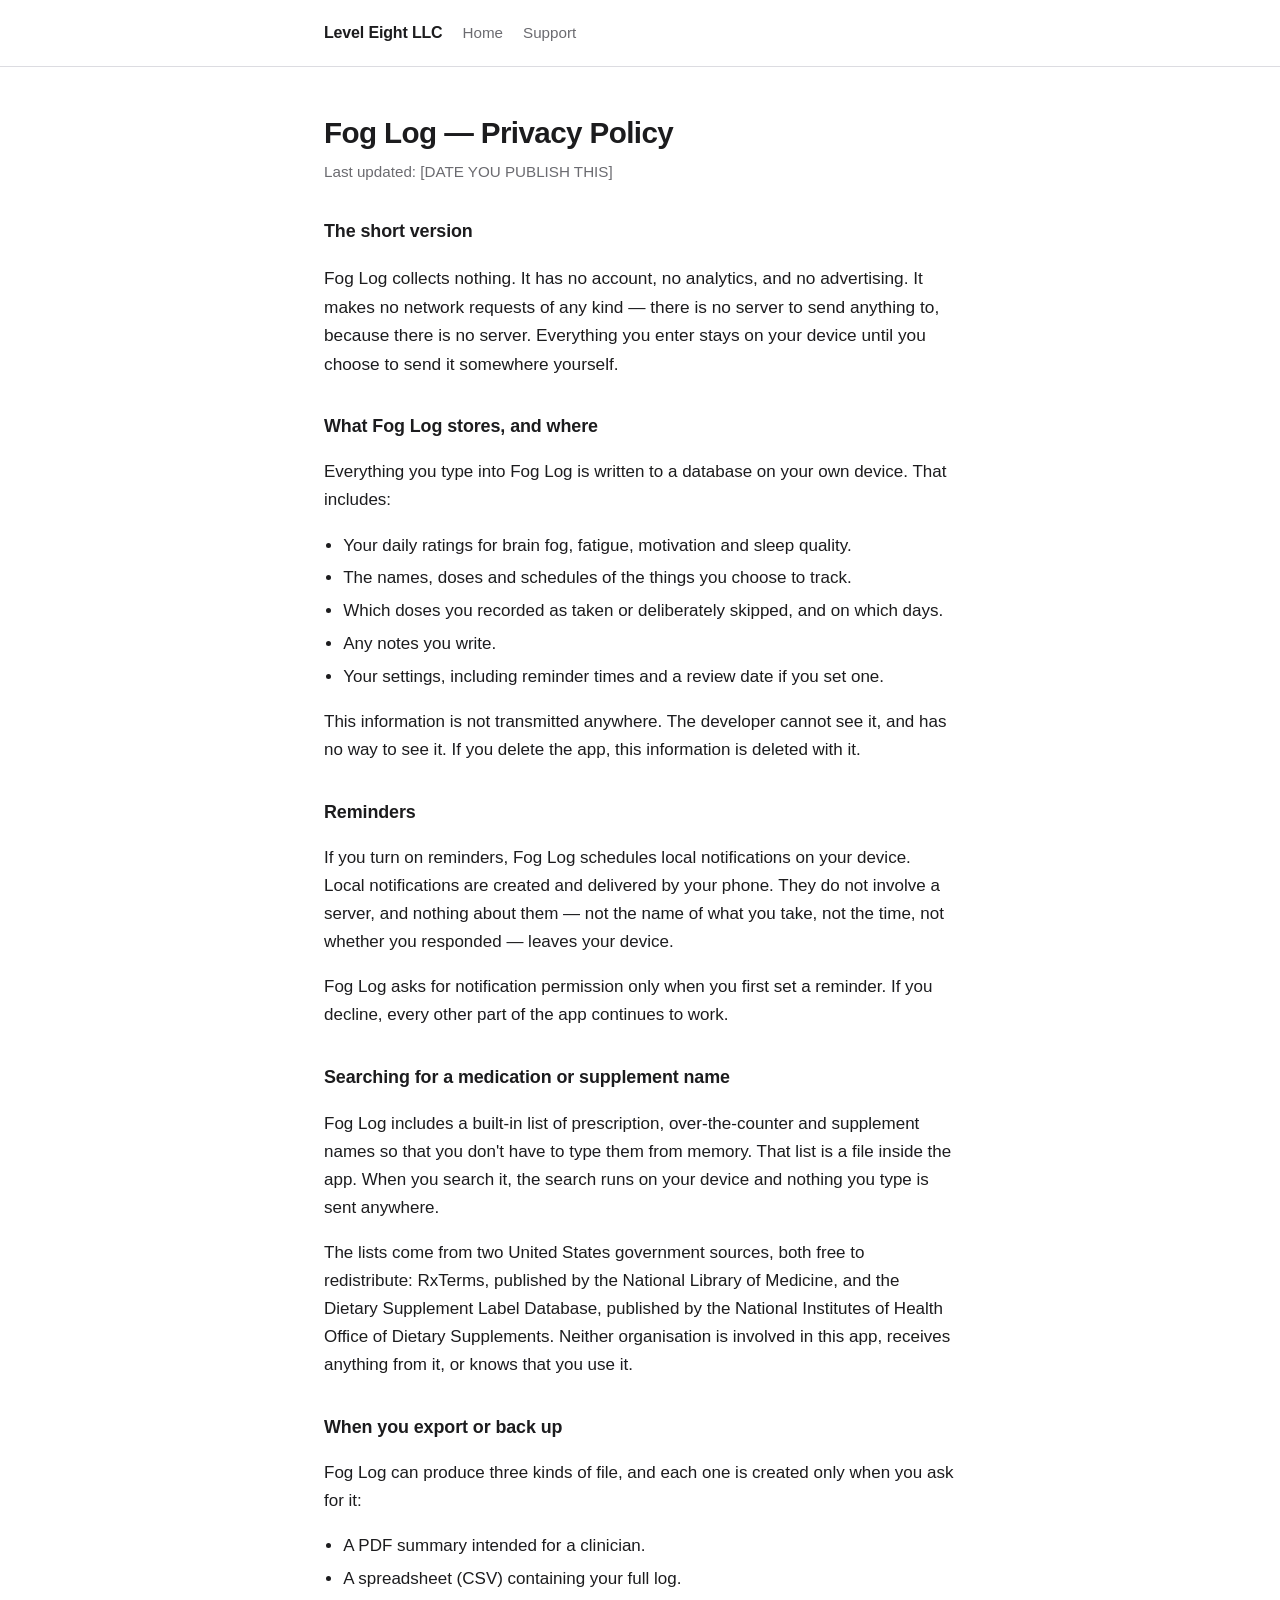
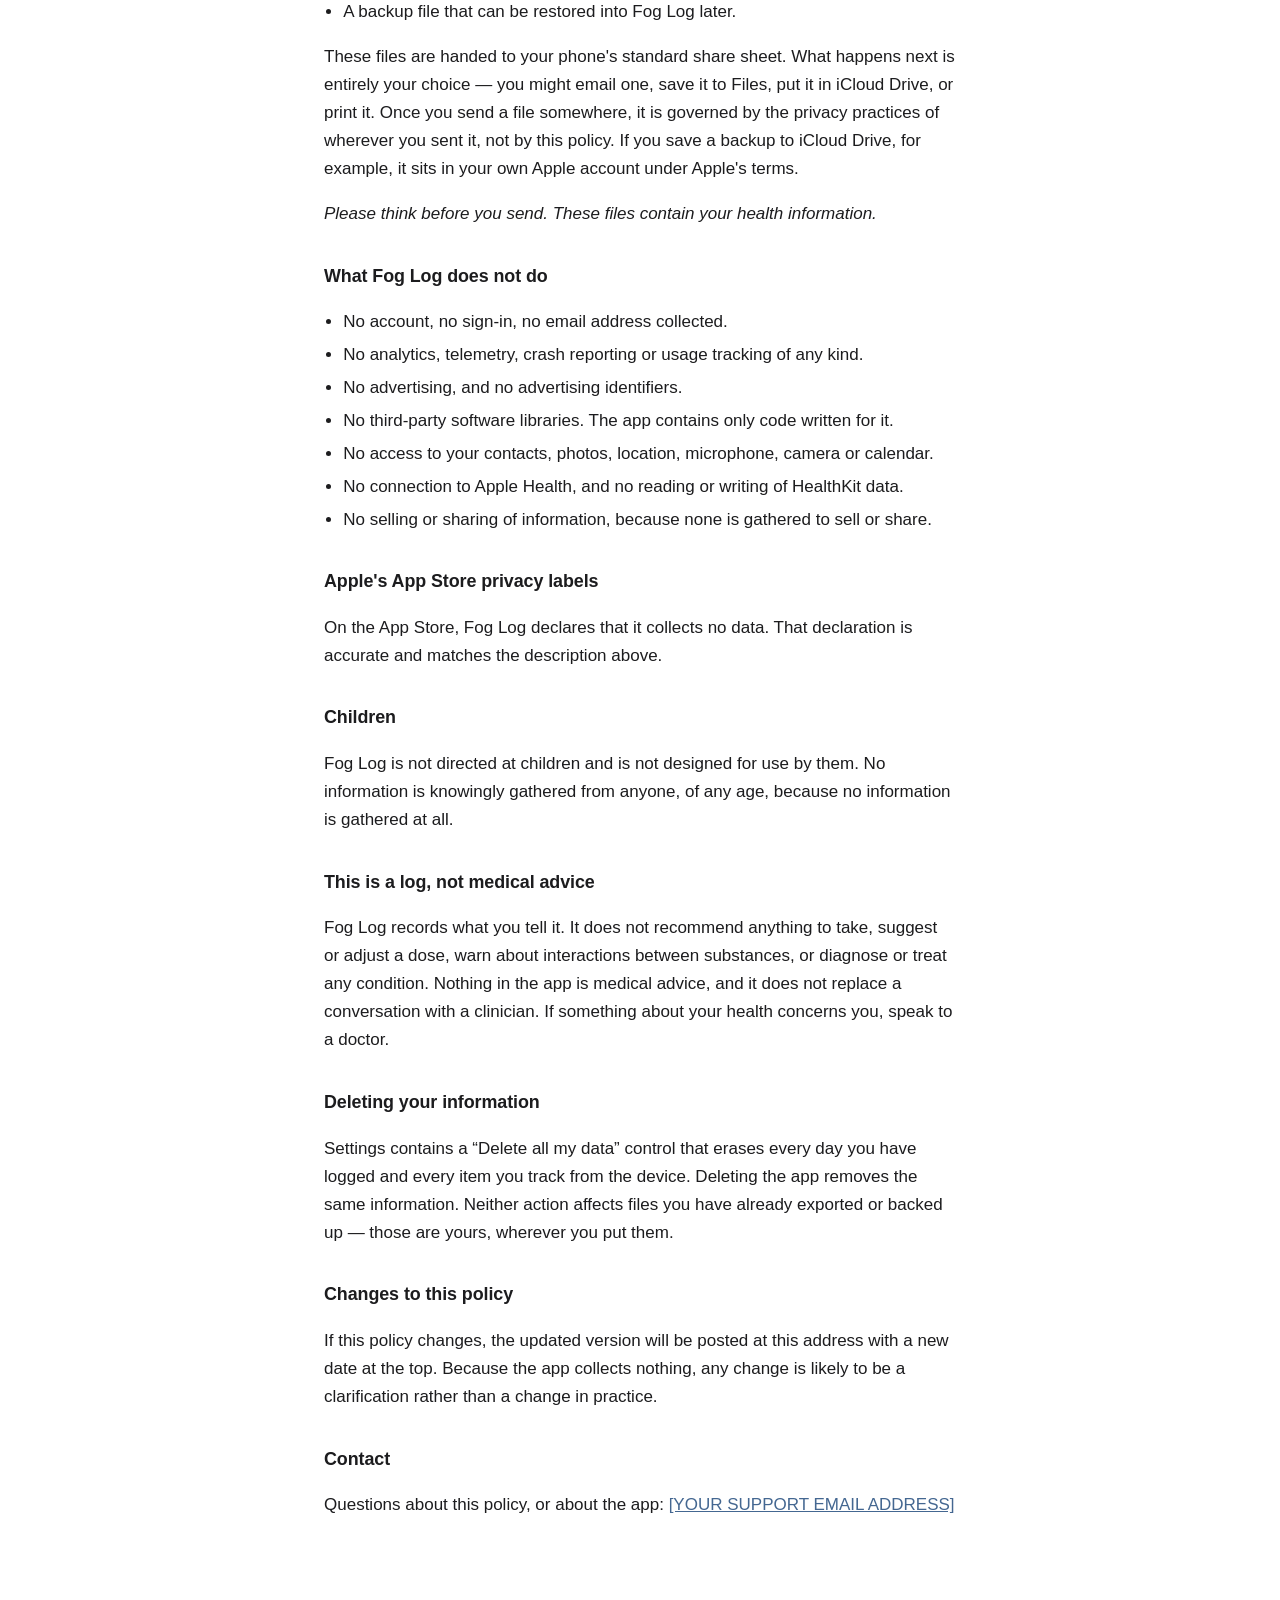
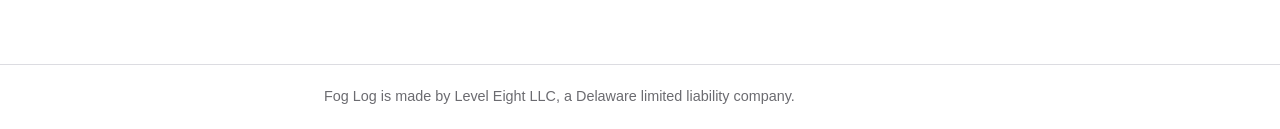
==== privacy.html @ 0fad3fd9 "Level Eight LLC website: home, support, and the Fog Log privacy policy" ====
<!doctype html>
<html lang="en">
<head>
<meta charset="utf-8">
<meta name="viewport" content="width=device-width, initial-scale=1">
<title>Fog Log — Privacy Policy</title>
<link rel="stylesheet" href="_shared.css">
</head>
<body>
<header class="site"><div class="wrap">
  <span class="brand">Level Eight LLC</span>
  <a href="/">Home</a>
  <a href="/support.html">Support</a>
</div></header>

<div class="wrap">
<h1>Fog Log — Privacy Policy</h1>
<p class="updated">Last updated: [DATE YOU PUBLISH THIS]</p>

<h2>The short version</h2>
<p class="lede">Fog Log collects nothing. It has no account, no analytics, and no advertising. It makes no network requests of any kind — there is no server to send anything to, because there is no server. Everything you enter stays on your device until you choose to send it somewhere yourself.</p>

<h2>What Fog Log stores, and where</h2>
<p>Everything you type into Fog Log is written to a database on your own device. That includes:</p>
<ul>
  <li>Your daily ratings for brain fog, fatigue, motivation and sleep quality.</li>
  <li>The names, doses and schedules of the things you choose to track.</li>
  <li>Which doses you recorded as taken or deliberately skipped, and on which days.</li>
  <li>Any notes you write.</li>
  <li>Your settings, including reminder times and a review date if you set one.</li>
</ul>
<p>This information is not transmitted anywhere. The developer cannot see it, and has no way to see it. If you delete the app, this information is deleted with it.</p>

<h2>Reminders</h2>
<p>If you turn on reminders, Fog Log schedules local notifications on your device. Local notifications are created and delivered by your phone. They do not involve a server, and nothing about them — not the name of what you take, not the time, not whether you responded — leaves your device.</p>
<p>Fog Log asks for notification permission only when you first set a reminder. If you decline, every other part of the app continues to work.</p>

<h2>Searching for a medication or supplement name</h2>
<p>Fog Log includes a built-in list of prescription, over-the-counter and supplement names so that you don't have to type them from memory. That list is a file inside the app. When you search it, the search runs on your device and nothing you type is sent anywhere.</p>
<p>The lists come from two United States government sources, both free to redistribute: RxTerms, published by the National Library of Medicine, and the Dietary Supplement Label Database, published by the National Institutes of Health Office of Dietary Supplements. Neither organisation is involved in this app, receives anything from it, or knows that you use it.</p>

<h2>When you export or back up</h2>
<p>Fog Log can produce three kinds of file, and each one is created only when you ask for it:</p>
<ul>
  <li>A PDF summary intended for a clinician.</li>
  <li>A spreadsheet (CSV) containing your full log.</li>
  <li>A backup file that can be restored into Fog Log later.</li>
</ul>
<p>These files are handed to your phone's standard share sheet. What happens next is entirely your choice — you might email one, save it to Files, put it in iCloud Drive, or print it. Once you send a file somewhere, it is governed by the privacy practices of wherever you sent it, not by this policy. If you save a backup to iCloud Drive, for example, it sits in your own Apple account under Apple's terms.</p>
<p><em>Please think before you send. These files contain your health information.</em></p>

<h2>What Fog Log does not do</h2>
<ul>
  <li>No account, no sign-in, no email address collected.</li>
  <li>No analytics, telemetry, crash reporting or usage tracking of any kind.</li>
  <li>No advertising, and no advertising identifiers.</li>
  <li>No third-party software libraries. The app contains only code written for it.</li>
  <li>No access to your contacts, photos, location, microphone, camera or calendar.</li>
  <li>No connection to Apple Health, and no reading or writing of HealthKit data.</li>
  <li>No selling or sharing of information, because none is gathered to sell or share.</li>
</ul>

<h2>Apple's App Store privacy labels</h2>
<p>On the App Store, Fog Log declares that it collects no data. That declaration is accurate and matches the description above.</p>

<h2>Children</h2>
<p>Fog Log is not directed at children and is not designed for use by them. No information is knowingly gathered from anyone, of any age, because no information is gathered at all.</p>

<h2>This is a log, not medical advice</h2>
<p>Fog Log records what you tell it. It does not recommend anything to take, suggest or adjust a dose, warn about interactions between substances, or diagnose or treat any condition. Nothing in the app is medical advice, and it does not replace a conversation with a clinician. If something about your health concerns you, speak to a doctor.</p>

<h2>Deleting your information</h2>
<p>Settings contains a “Delete all my data” control that erases every day you have logged and every item you track from the device. Deleting the app removes the same information. Neither action affects files you have already exported or backed up — those are yours, wherever you put them.</p>

<h2>Changes to this policy</h2>
<p>If this policy changes, the updated version will be posted at this address with a new date at the top. Because the app collects nothing, any change is likely to be a clarification rather than a change in practice.</p>

<h2>Contact</h2>
<p>Questions about this policy, or about the app: <a href="mailto:[YOUR SUPPORT EMAIL ADDRESS]">[YOUR SUPPORT EMAIL ADDRESS]</a></p>

</div>
<footer class="site"><div class="wrap">Fog Log is made by Level Eight LLC, a Delaware limited liability company.</div></footer>

</body>
</html>
---- _shared.css ----
:root {
  --ink: #1c1c1e; --muted: #6b6b70; --line: #dcdce1;
  --accent: #446791; --bg: #ffffff; --panel: #f7f7f9;
  color-scheme: light dark;
}
@media (prefers-color-scheme: dark) {
  :root { --ink:#e8e8ec; --muted:#9a9aa2; --line:#2c2c33; --accent:#85a5c7; --bg:#131318; --panel:#1a1a20; }
}
* { box-sizing: border-box; }
body {
  margin: 0; background: var(--bg); color: var(--ink);
  font: 17px/1.65 -apple-system, BlinkMacSystemFont, "Segoe UI", Roboto, Helvetica, Arial, sans-serif;
}
.wrap { max-width: 42rem; margin: 0 auto; padding: 3rem 1.25rem 5rem; }
header.site { border-bottom: 1px solid var(--line); }
header.site .wrap { padding: 1.25rem 1.25rem; display: flex; align-items: baseline; gap: 1.25rem; flex-wrap: wrap; }
header.site a { color: var(--muted); text-decoration: none; font-size: .95rem; }
header.site a:hover { color: var(--accent); }
header.site .brand { font-weight: 650; color: var(--ink); font-size: 1rem; letter-spacing: -0.01em; }
h1 { font-size: 1.85rem; line-height: 1.25; margin: 0 0 .4rem; letter-spacing: -0.02em; }
h2 { font-size: 1.12rem; margin: 2.1rem 0 .5rem; letter-spacing: -0.005em; }
p.lede { font-size: 1.08rem; color: var(--ink); }
.updated { color: var(--muted); font-size: .95rem; margin: 0 0 2rem; }
a { color: var(--accent); }
ul { padding-left: 1.2rem; } li { margin: .3rem 0; }
.card { background: var(--panel); border: 1px solid var(--line); border-radius: 12px; padding: 1.1rem 1.25rem; margin: 1.5rem 0; }
footer.site { border-top: 1px solid var(--line); margin-top: 3rem; }
footer.site .wrap { padding: 1.25rem; color: var(--muted); font-size: .9rem; }
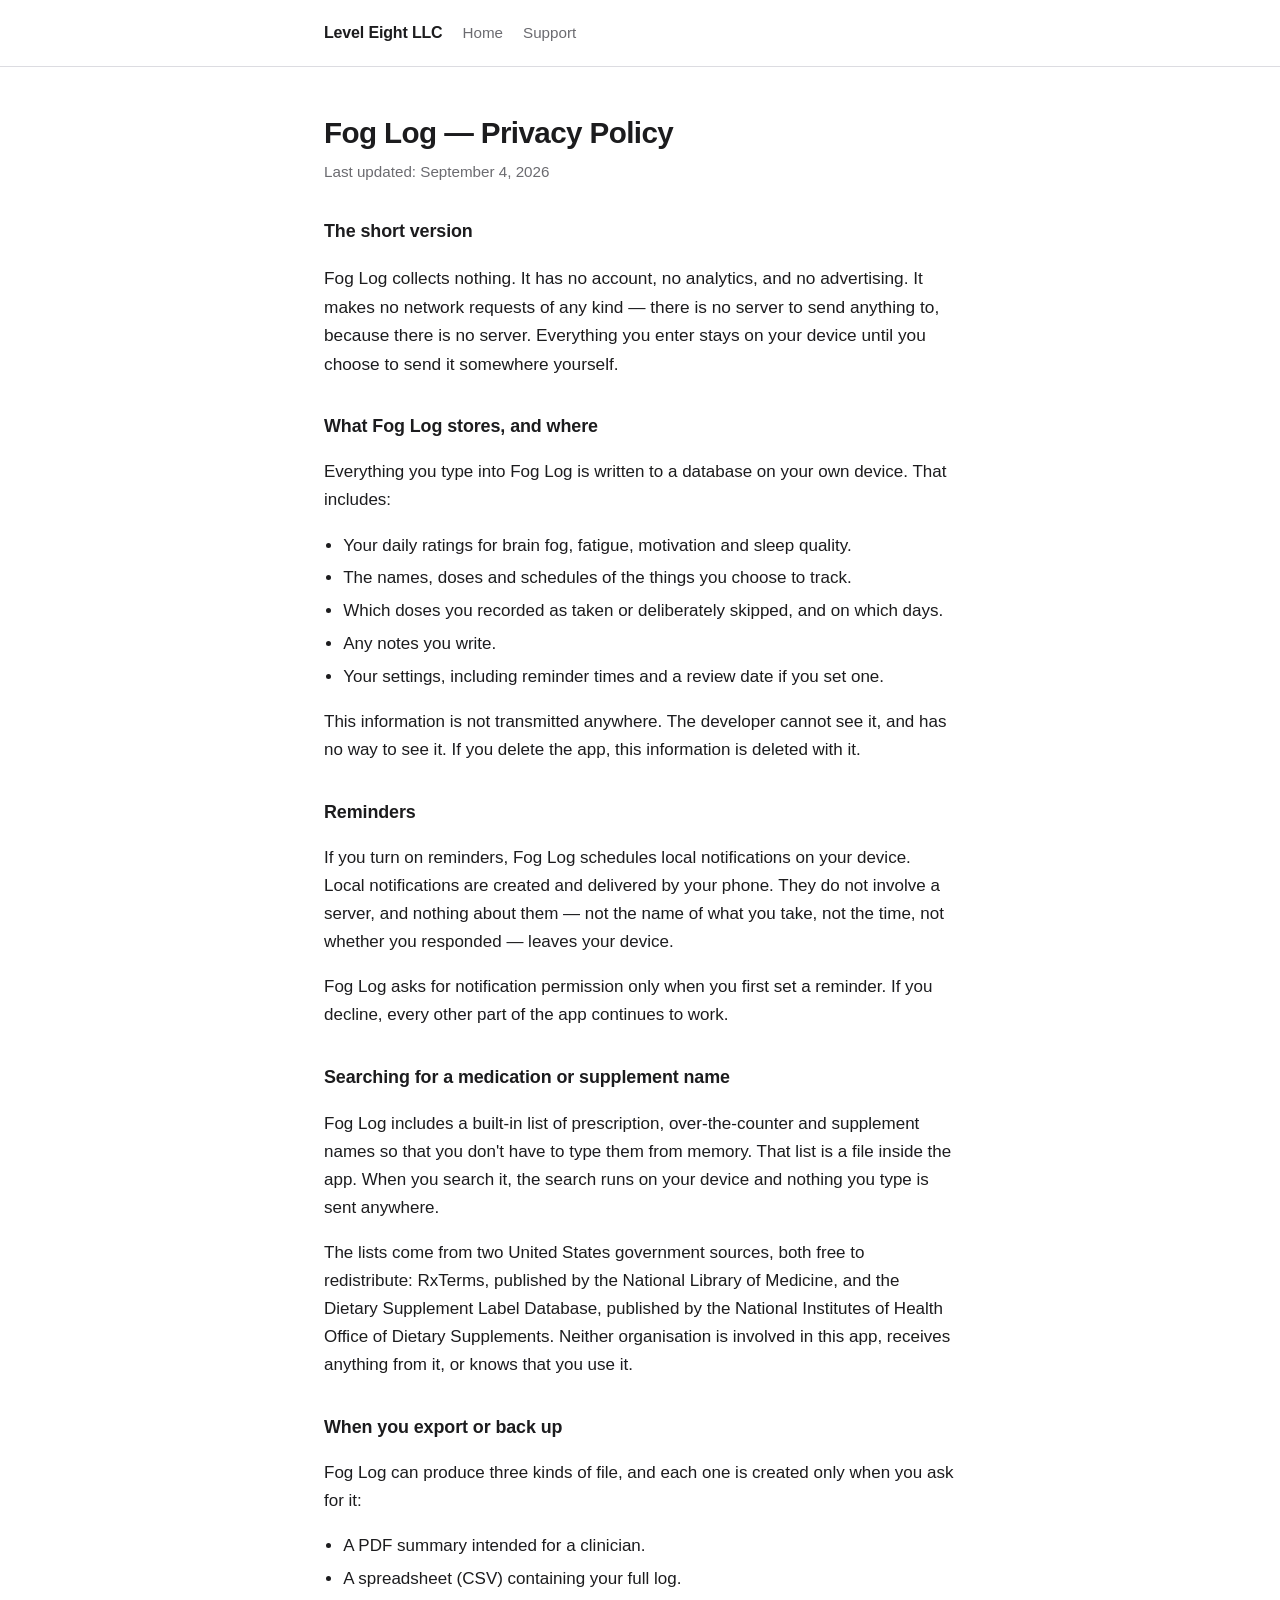
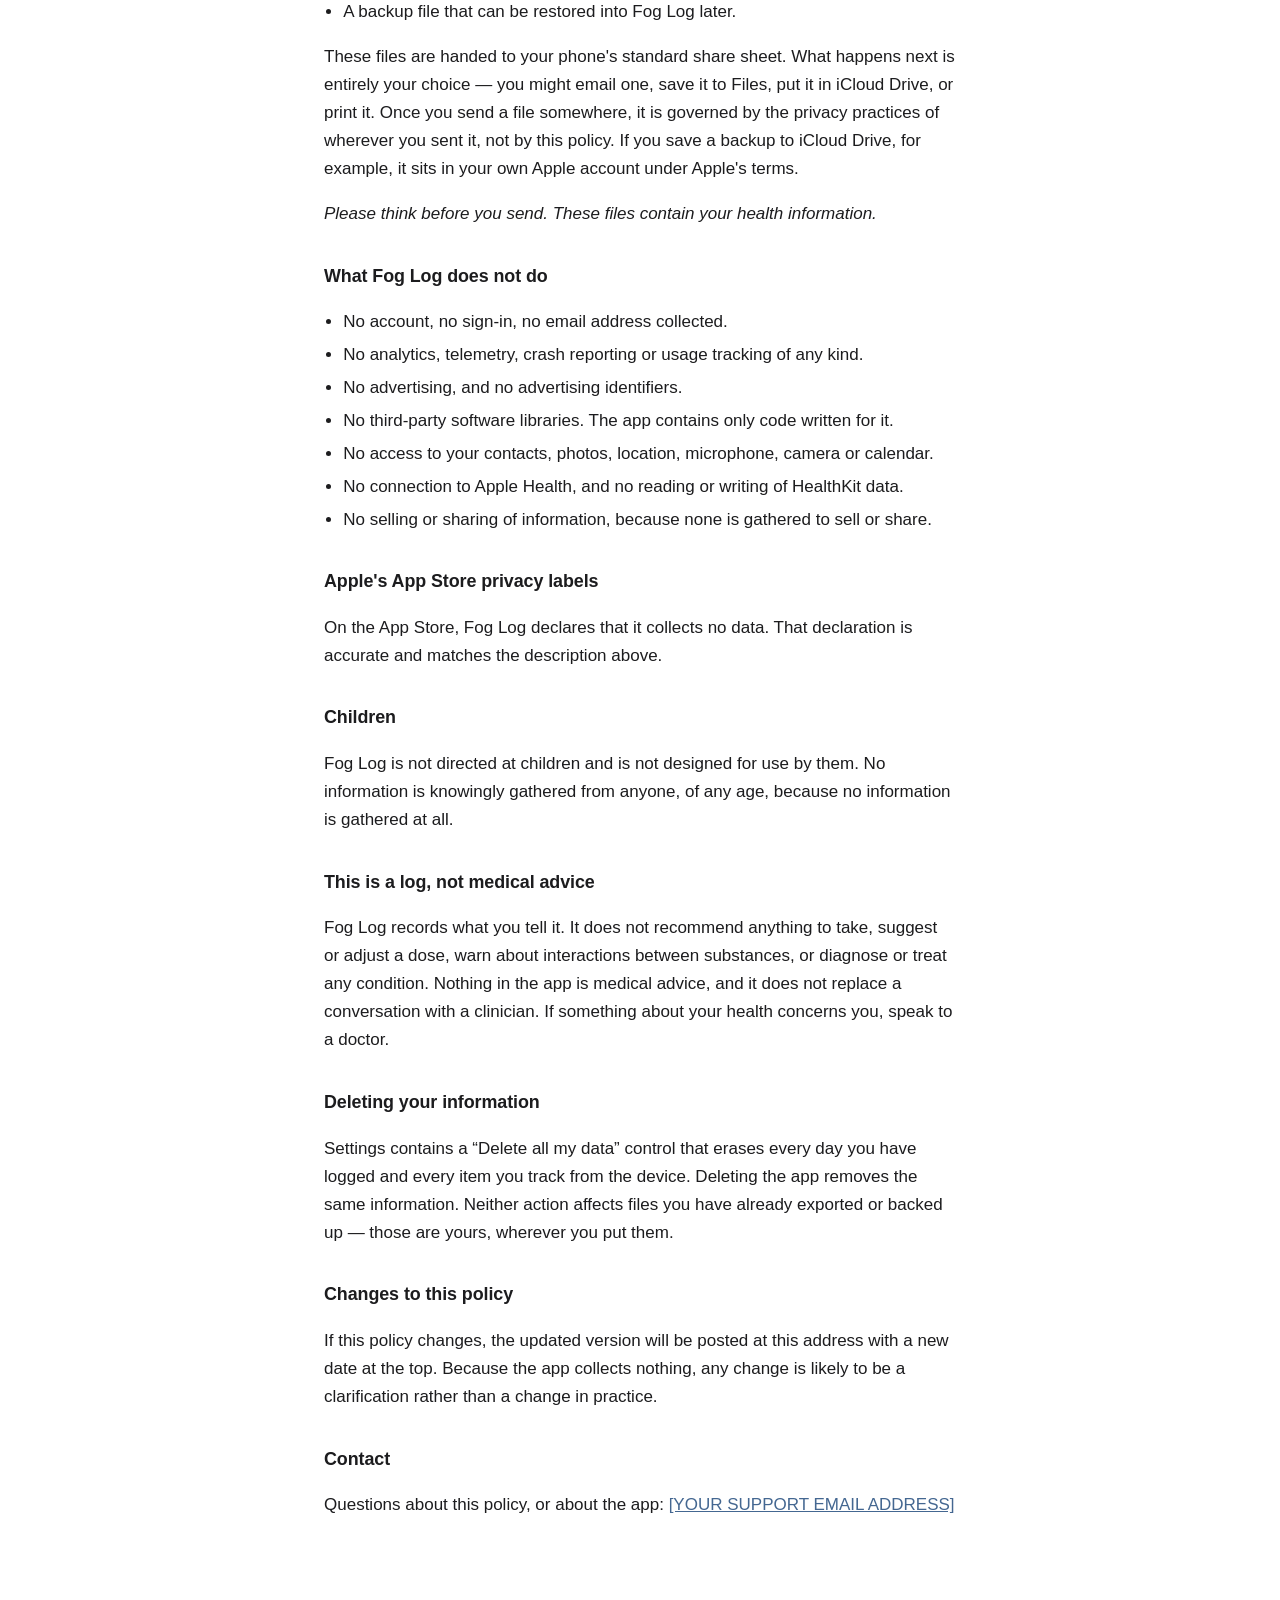
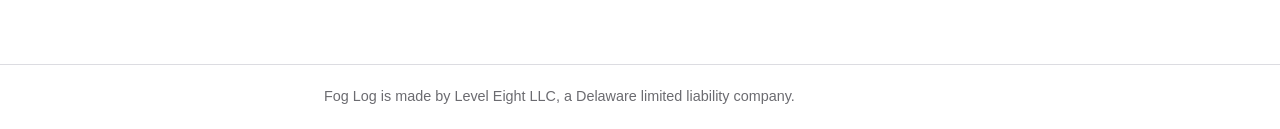
==== commit e85e6f2b: "Add company description, Austin location, and policy date" ====
--- a/privacy.html
+++ b/privacy.html
@@ -15,7 +15,7 @@
 
 <div class="wrap">
 <h1>Fog Log — Privacy Policy</h1>
-<p class="updated">Last updated: [DATE YOU PUBLISH THIS]</p>
+<p class="updated">Last updated: September 4, 2026</p>
 
 <h2>The short version</h2>
 <p class="lede">Fog Log collects nothing. It has no account, no analytics, and no advertising. It makes no network requests of any kind — there is no server to send anything to, because there is no server. Everything you enter stays on your device until you choose to send it somewhere yourself.</p>
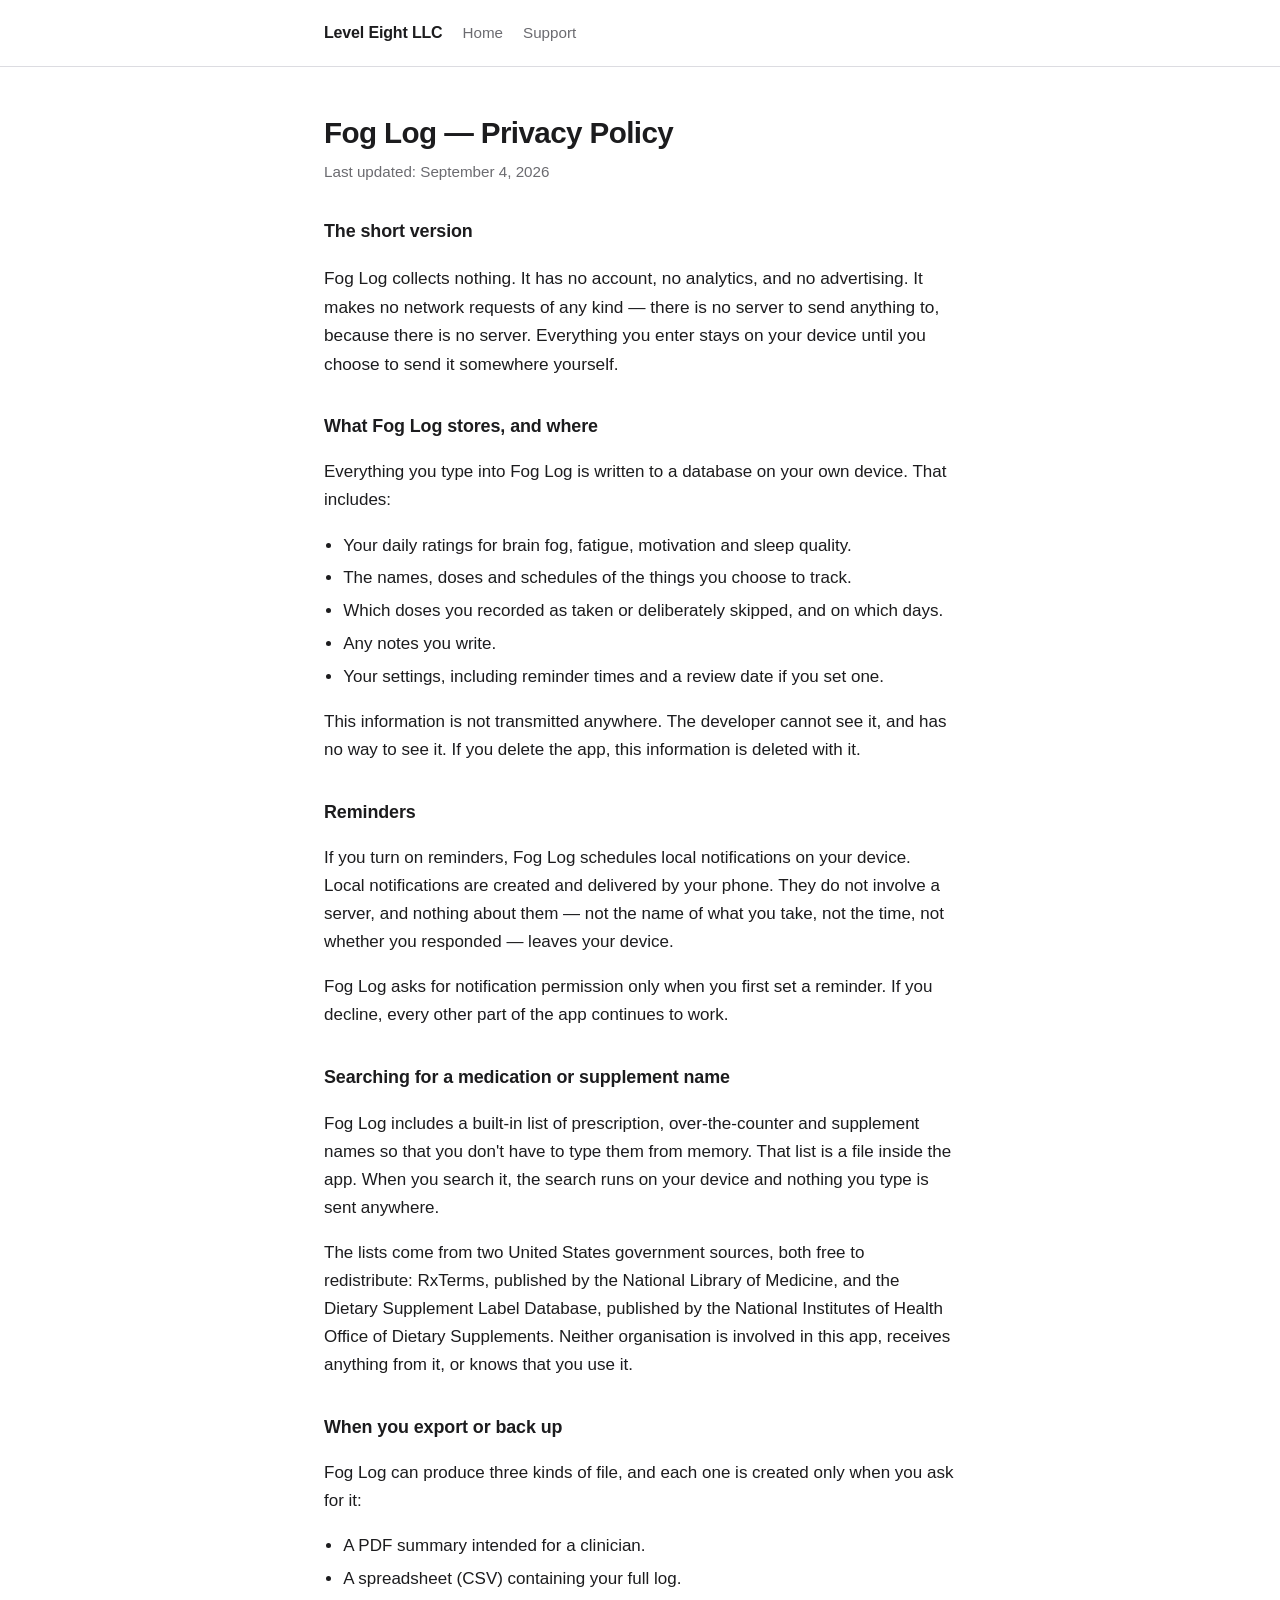
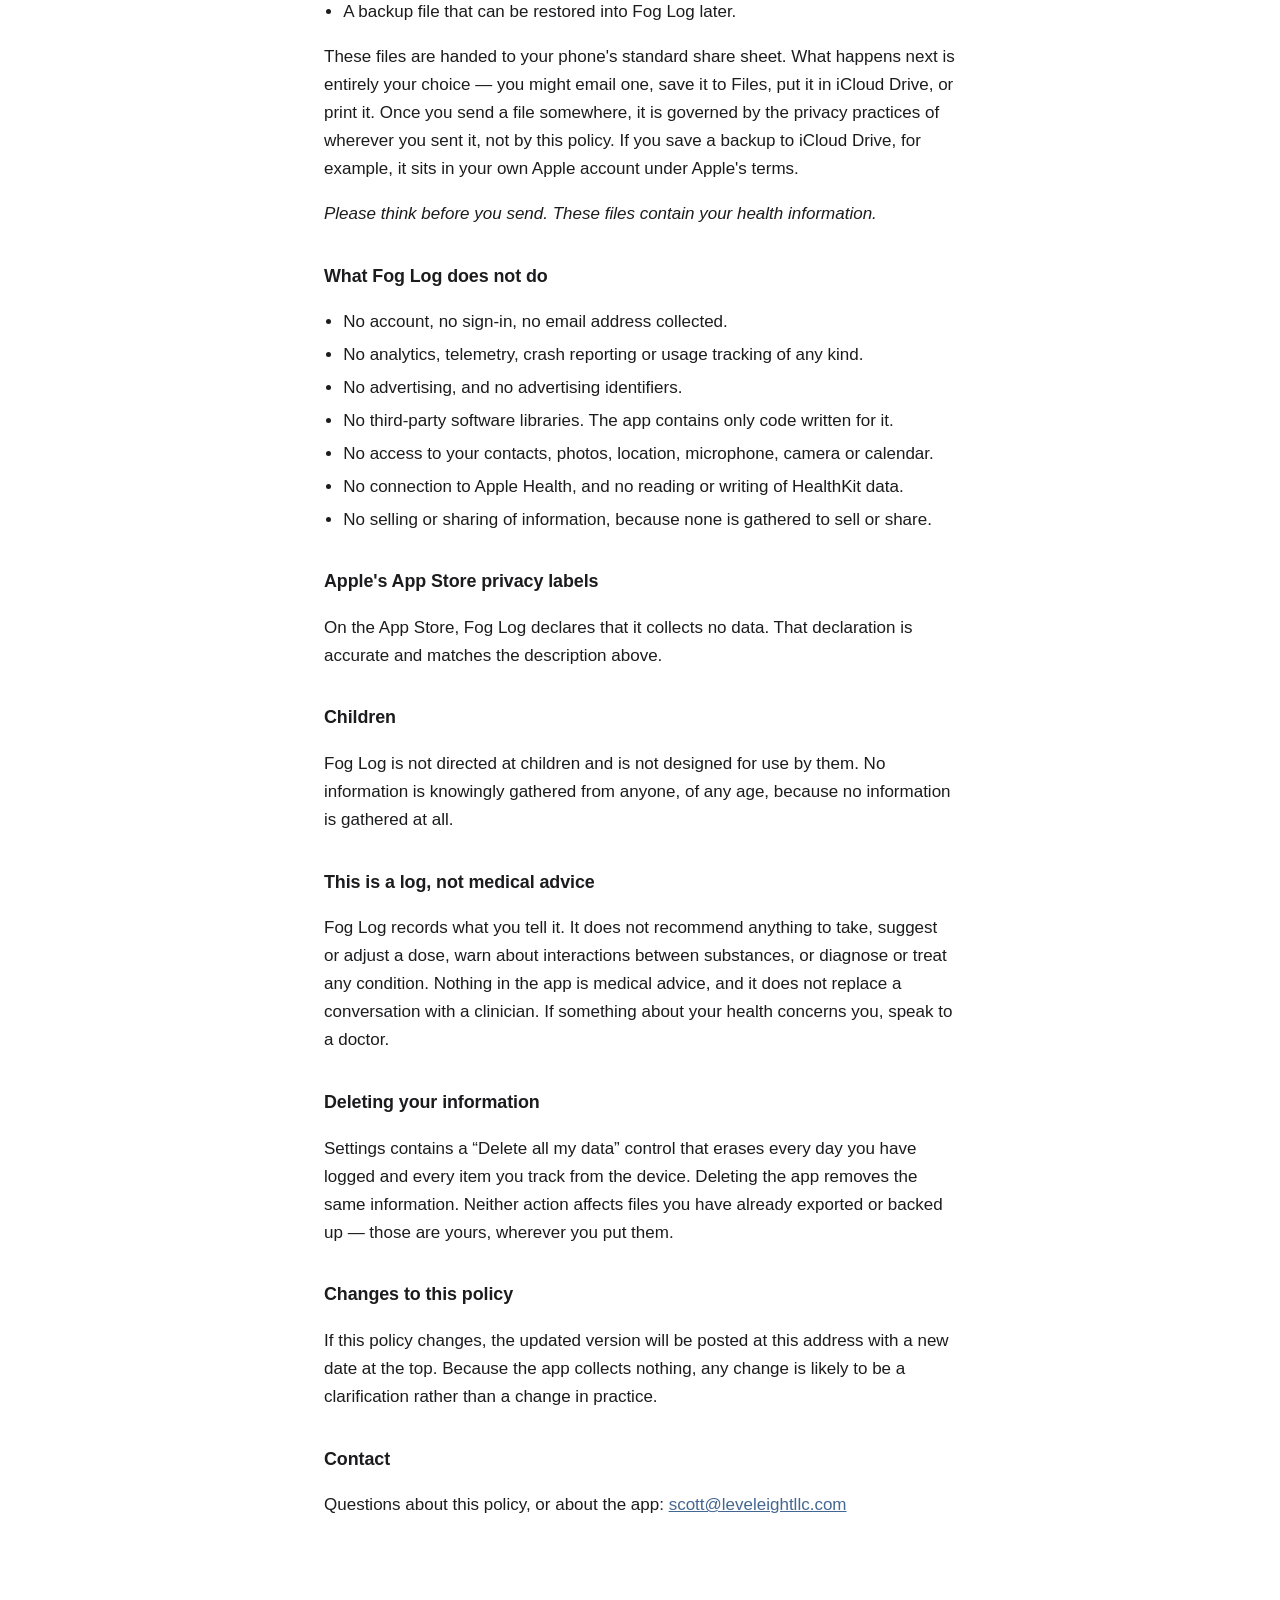
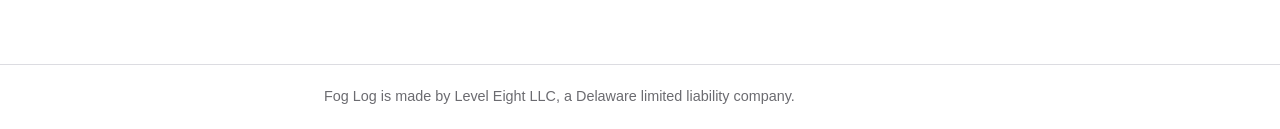
==== commit 79a94c64: "Add contact address" ====
--- a/privacy.html
+++ b/privacy.html
@@ -76,7 +76,7 @@
 <p>If this policy changes, the updated version will be posted at this address with a new date at the top. Because the app collects nothing, any change is likely to be a clarification rather than a change in practice.</p>
 
 <h2>Contact</h2>
-<p>Questions about this policy, or about the app: <a href="mailto:[YOUR SUPPORT EMAIL ADDRESS]">[YOUR SUPPORT EMAIL ADDRESS]</a></p>
+<p>Questions about this policy, or about the app: <a href="mailto:scott@leveleightllc.com">scott@leveleightllc.com</a></p>
 
 </div>
 <footer class="site"><div class="wrap">Fog Log is made by Level Eight LLC, a Delaware limited liability company.</div></footer>
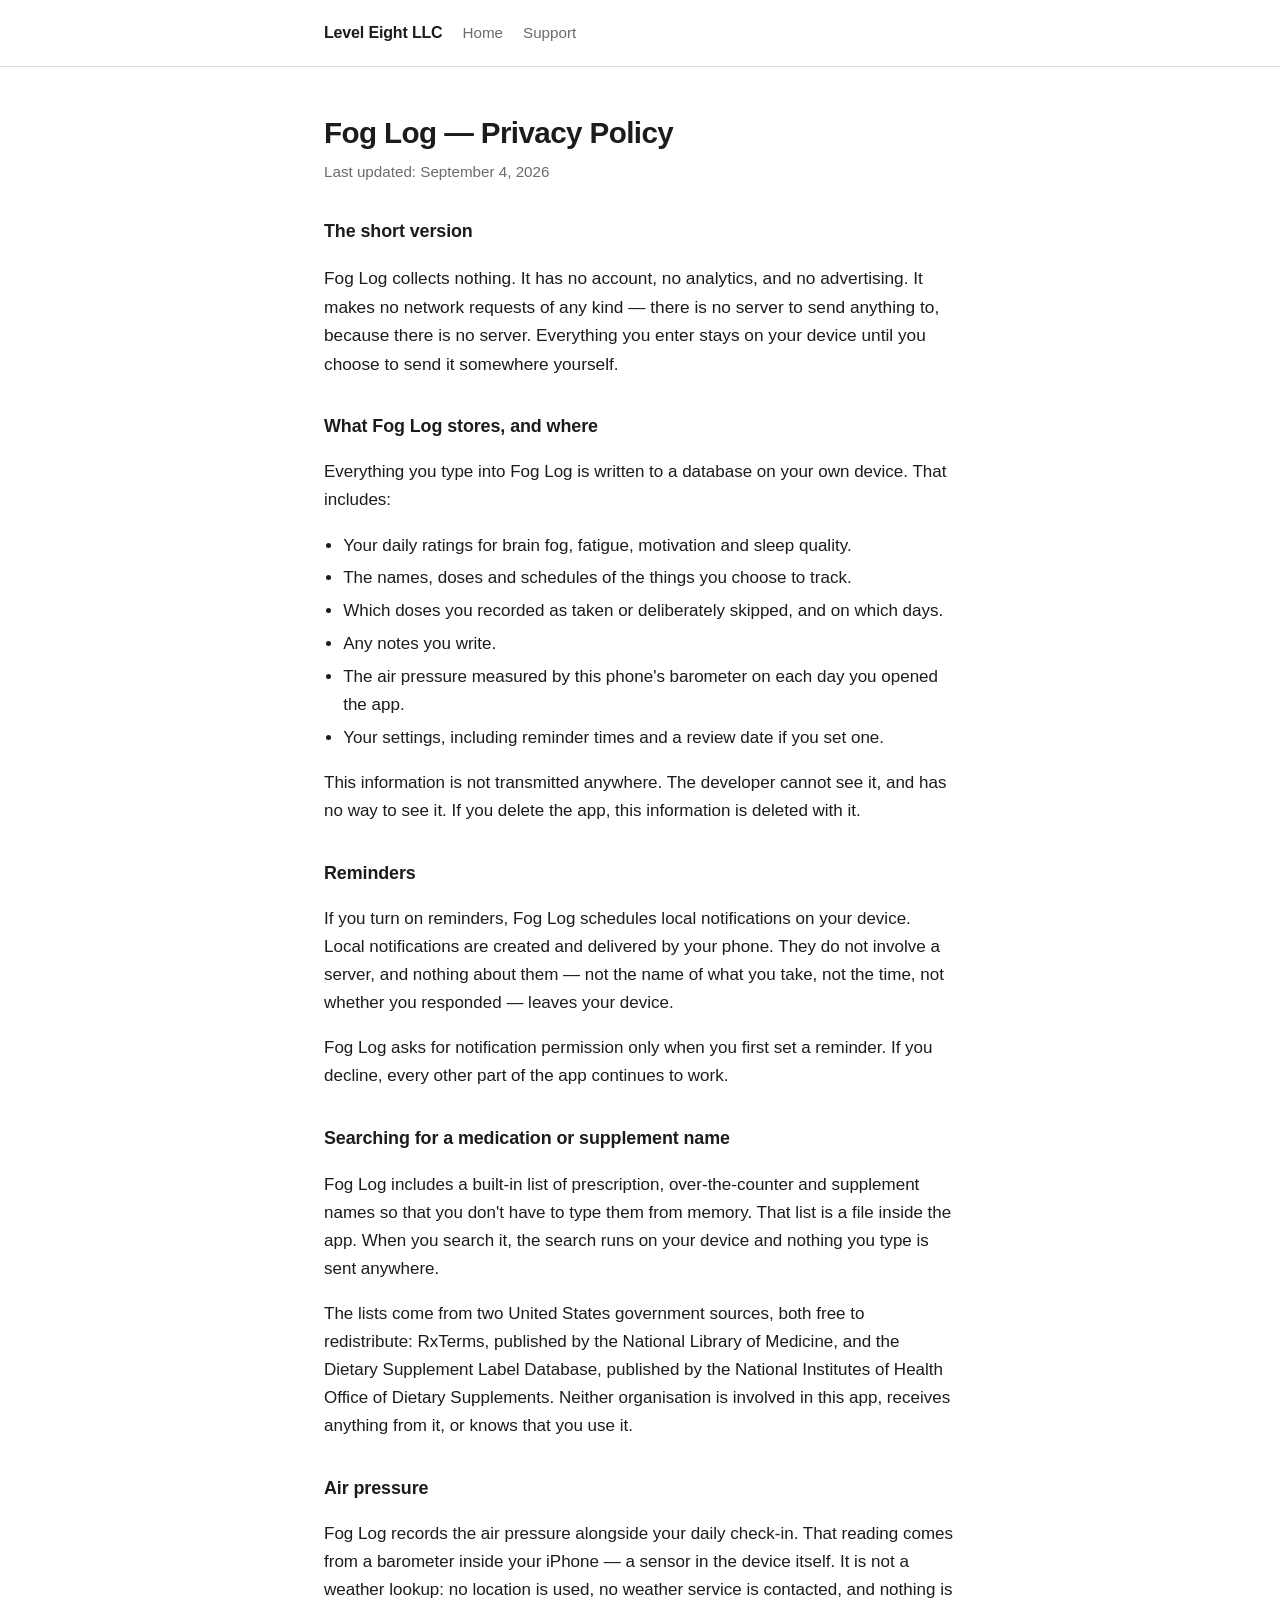
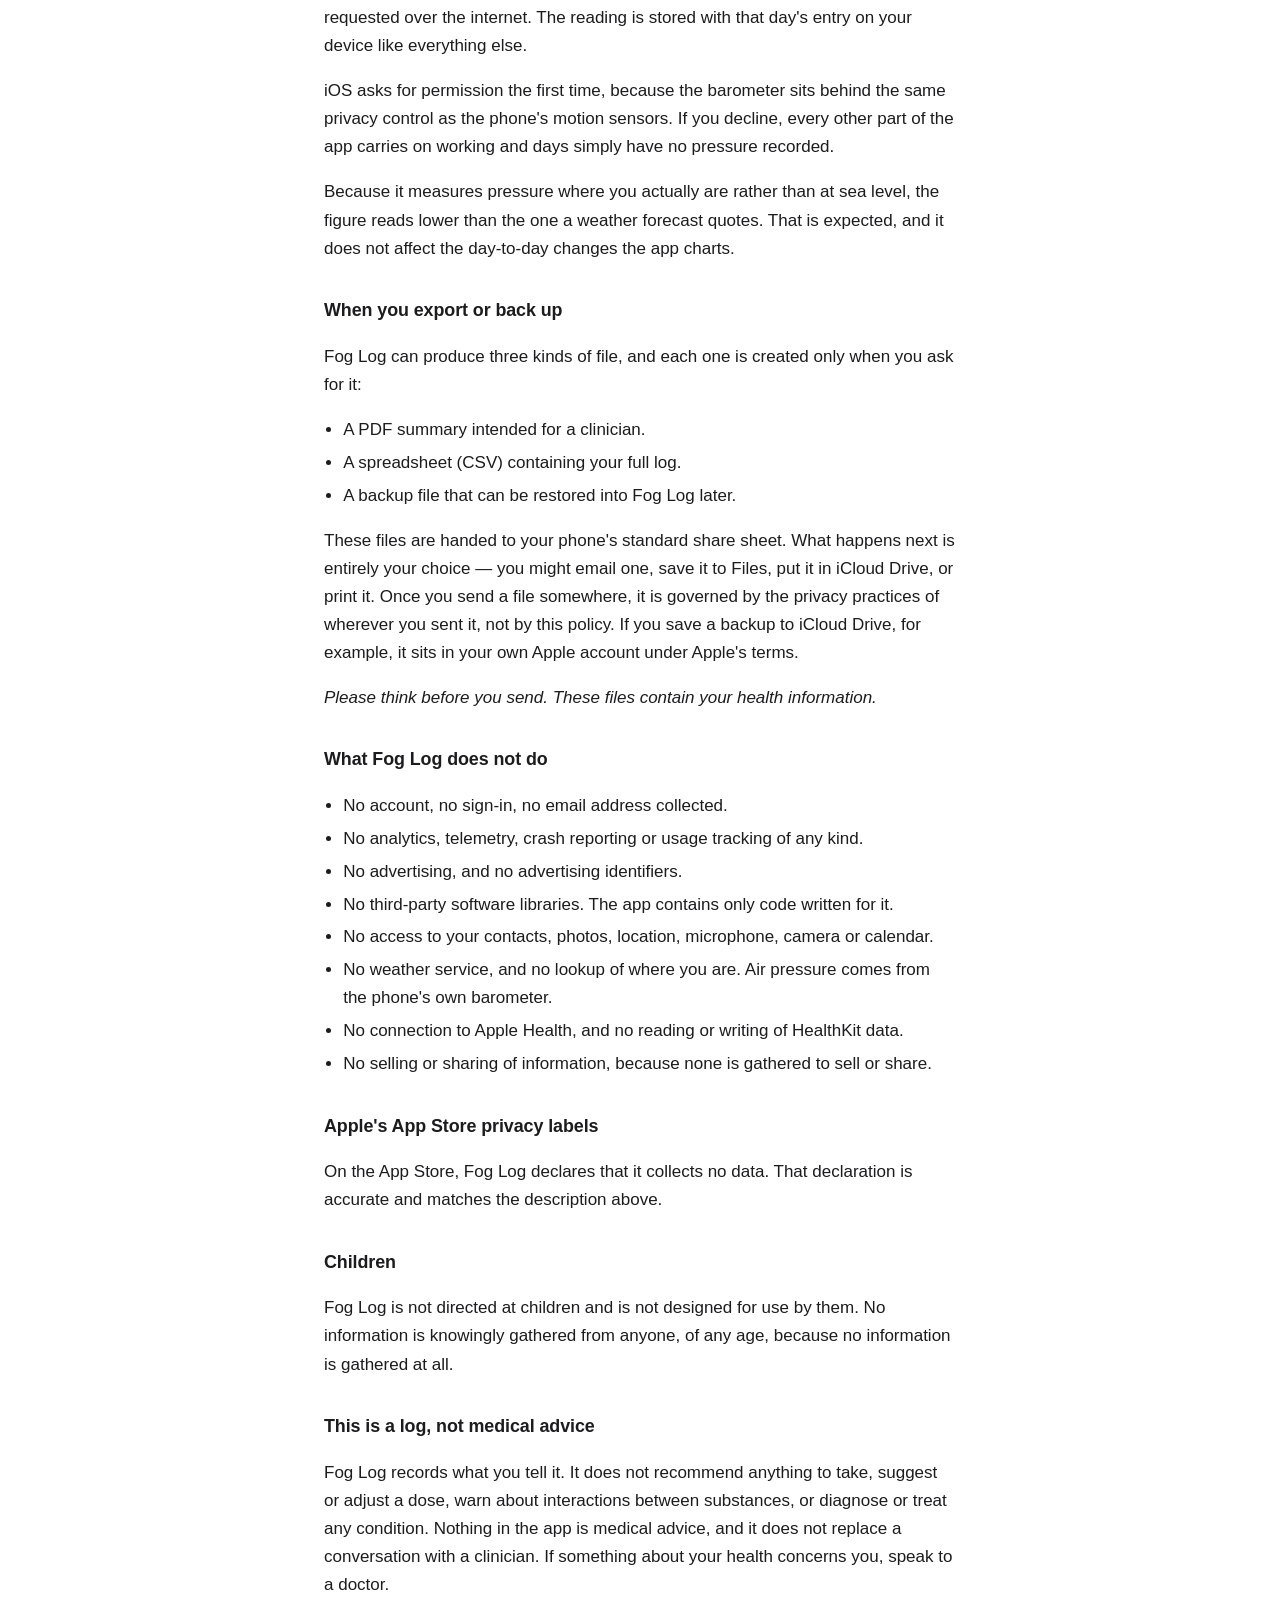
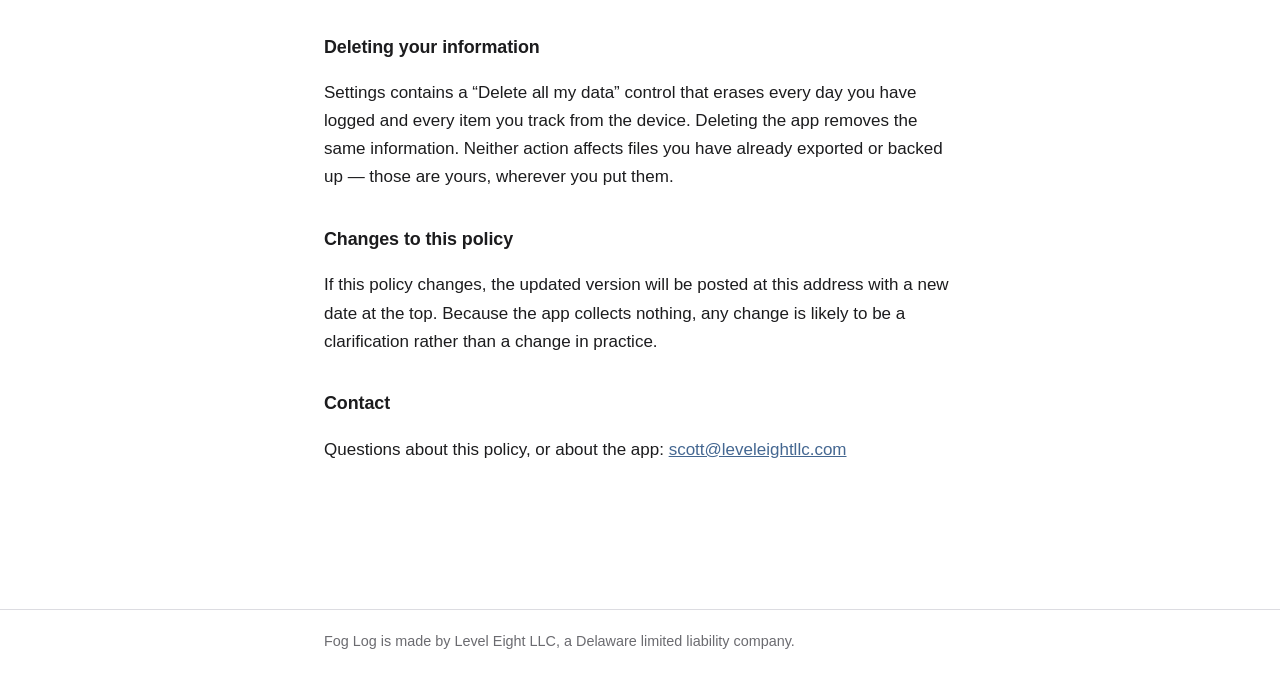
==== commit 658f520e: "Privacy policy: explain the barometer reading and that it is not a weather lookup" ====
--- a/privacy.html
+++ b/privacy.html
@@ -4,7 +4,7 @@
 <meta charset="utf-8">
 <meta name="viewport" content="width=device-width, initial-scale=1">
 <title>Fog Log — Privacy Policy</title>
-<link rel="stylesheet" href="_shared.css">
+<link rel="stylesheet" href="style.css">
 </head>
 <body>
 <header class="site"><div class="wrap">
@@ -27,6 +27,7 @@
   <li>The names, doses and schedules of the things you choose to track.</li>
   <li>Which doses you recorded as taken or deliberately skipped, and on which days.</li>
   <li>Any notes you write.</li>
+  <li>The air pressure measured by this phone's barometer on each day you opened the app.</li>
   <li>Your settings, including reminder times and a review date if you set one.</li>
 </ul>
 <p>This information is not transmitted anywhere. The developer cannot see it, and has no way to see it. If you delete the app, this information is deleted with it.</p>
@@ -38,6 +39,11 @@
 <h2>Searching for a medication or supplement name</h2>
 <p>Fog Log includes a built-in list of prescription, over-the-counter and supplement names so that you don't have to type them from memory. That list is a file inside the app. When you search it, the search runs on your device and nothing you type is sent anywhere.</p>
 <p>The lists come from two United States government sources, both free to redistribute: RxTerms, published by the National Library of Medicine, and the Dietary Supplement Label Database, published by the National Institutes of Health Office of Dietary Supplements. Neither organisation is involved in this app, receives anything from it, or knows that you use it.</p>
+
+<h2>Air pressure</h2>
+<p>Fog Log records the air pressure alongside your daily check-in. That reading comes from a barometer inside your iPhone — a sensor in the device itself. It is not a weather lookup: no location is used, no weather service is contacted, and nothing is requested over the internet. The reading is stored with that day's entry on your device like everything else.</p>
+<p>iOS asks for permission the first time, because the barometer sits behind the same privacy control as the phone's motion sensors. If you decline, every other part of the app carries on working and days simply have no pressure recorded.</p>
+<p>Because it measures pressure where you actually are rather than at sea level, the figure reads lower than the one a weather forecast quotes. That is expected, and it does not affect the day-to-day changes the app charts.</p>
 
 <h2>When you export or back up</h2>
 <p>Fog Log can produce three kinds of file, and each one is created only when you ask for it:</p>
@@ -56,6 +62,7 @@
   <li>No advertising, and no advertising identifiers.</li>
   <li>No third-party software libraries. The app contains only code written for it.</li>
   <li>No access to your contacts, photos, location, microphone, camera or calendar.</li>
+  <li>No weather service, and no lookup of where you are. Air pressure comes from the phone's own barometer.</li>
   <li>No connection to Apple Health, and no reading or writing of HealthKit data.</li>
   <li>No selling or sharing of information, because none is gathered to sell or share.</li>
 </ul>
--- a/style.css
+++ b/style.css
@@ -0,0 +1,28 @@
+:root {
+  --ink: #1c1c1e; --muted: #6b6b70; --line: #dcdce1;
+  --accent: #446791; --bg: #ffffff; --panel: #f7f7f9;
+  color-scheme: light dark;
+}
+@media (prefers-color-scheme: dark) {
+  :root { --ink:#e8e8ec; --muted:#9a9aa2; --line:#2c2c33; --accent:#85a5c7; --bg:#131318; --panel:#1a1a20; }
+}
+* { box-sizing: border-box; }
+body {
+  margin: 0; background: var(--bg); color: var(--ink);
+  font: 17px/1.65 -apple-system, BlinkMacSystemFont, "Segoe UI", Roboto, Helvetica, Arial, sans-serif;
+}
+.wrap { max-width: 42rem; margin: 0 auto; padding: 3rem 1.25rem 5rem; }
+header.site { border-bottom: 1px solid var(--line); }
+header.site .wrap { padding: 1.25rem 1.25rem; display: flex; align-items: baseline; gap: 1.25rem; flex-wrap: wrap; }
+header.site a { color: var(--muted); text-decoration: none; font-size: .95rem; }
+header.site a:hover { color: var(--accent); }
+header.site .brand { font-weight: 650; color: var(--ink); font-size: 1rem; letter-spacing: -0.01em; }
+h1 { font-size: 1.85rem; line-height: 1.25; margin: 0 0 .4rem; letter-spacing: -0.02em; }
+h2 { font-size: 1.12rem; margin: 2.1rem 0 .5rem; letter-spacing: -0.005em; }
+p.lede { font-size: 1.08rem; color: var(--ink); }
+.updated { color: var(--muted); font-size: .95rem; margin: 0 0 2rem; }
+a { color: var(--accent); }
+ul { padding-left: 1.2rem; } li { margin: .3rem 0; }
+.card { background: var(--panel); border: 1px solid var(--line); border-radius: 12px; padding: 1.1rem 1.25rem; margin: 1.5rem 0; }
+footer.site { border-top: 1px solid var(--line); margin-top: 3rem; }
+footer.site .wrap { padding: 1.25rem; color: var(--muted); font-size: .9rem; }
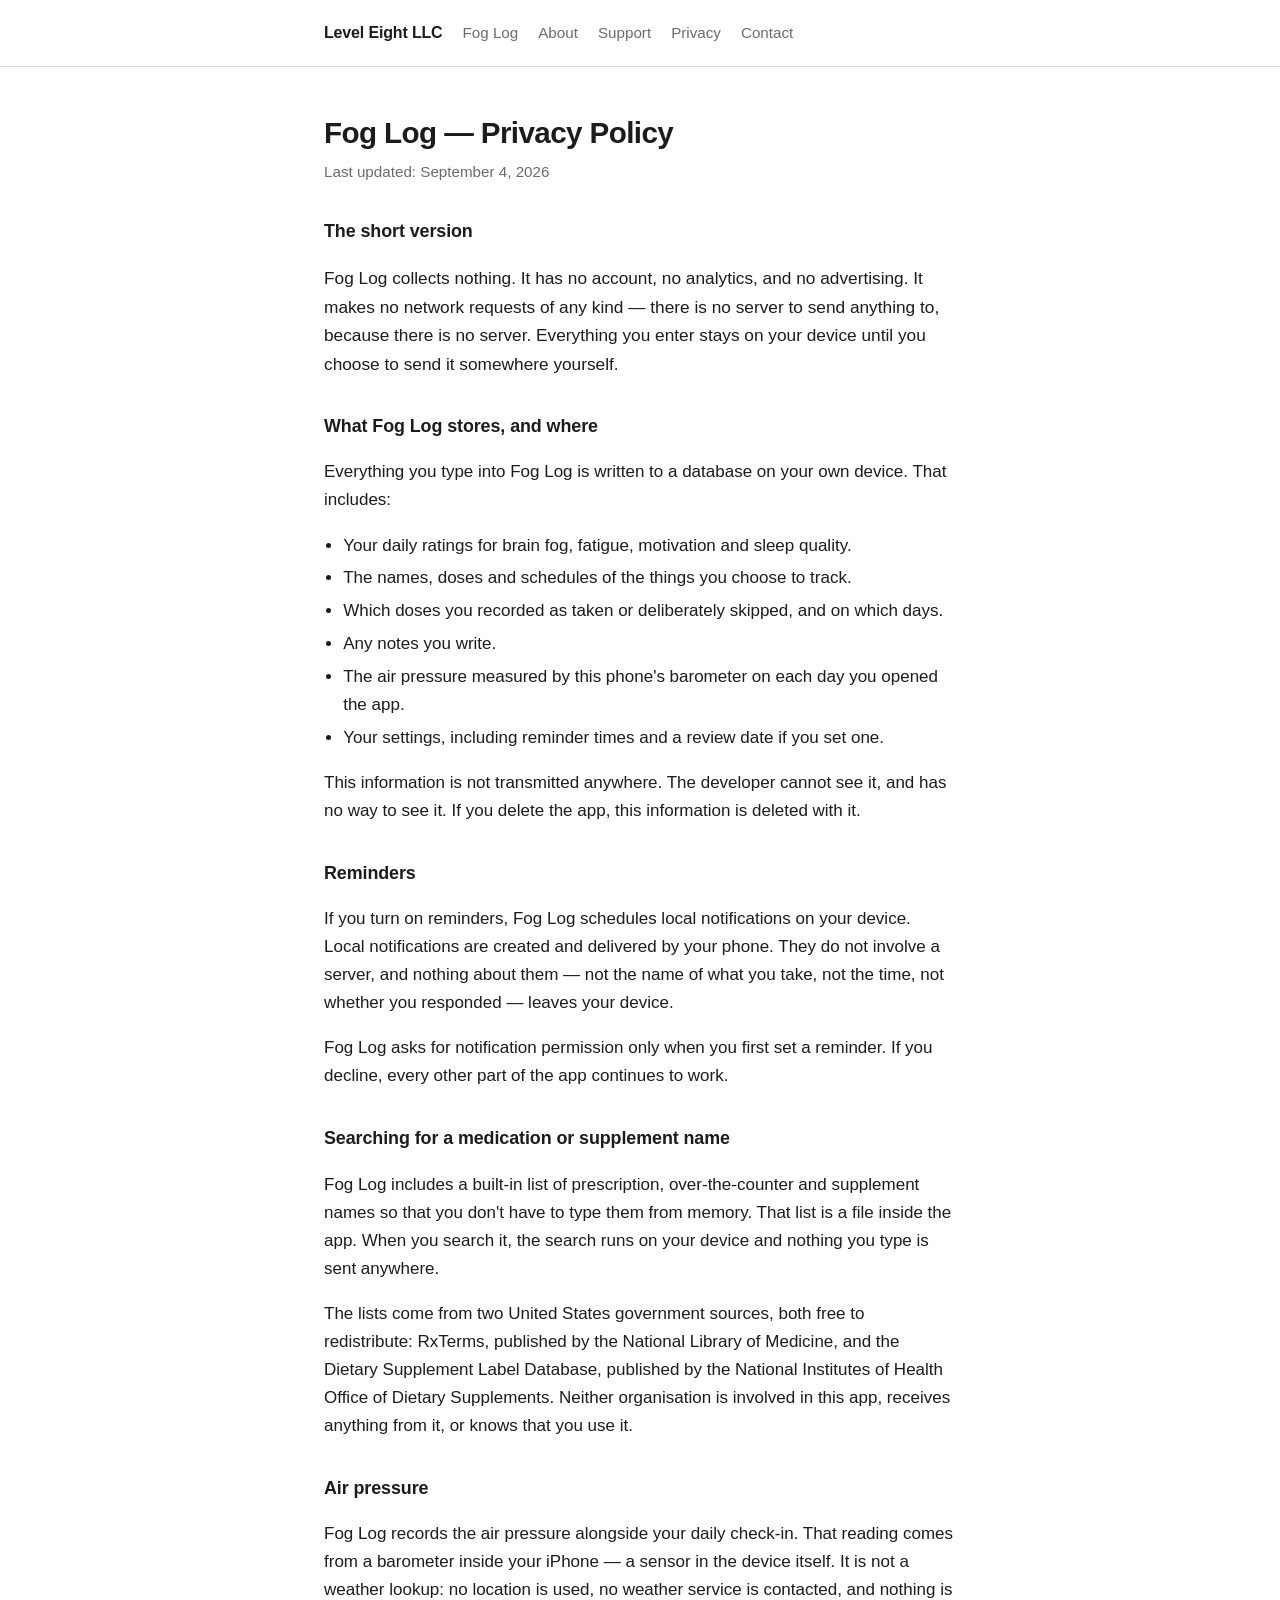
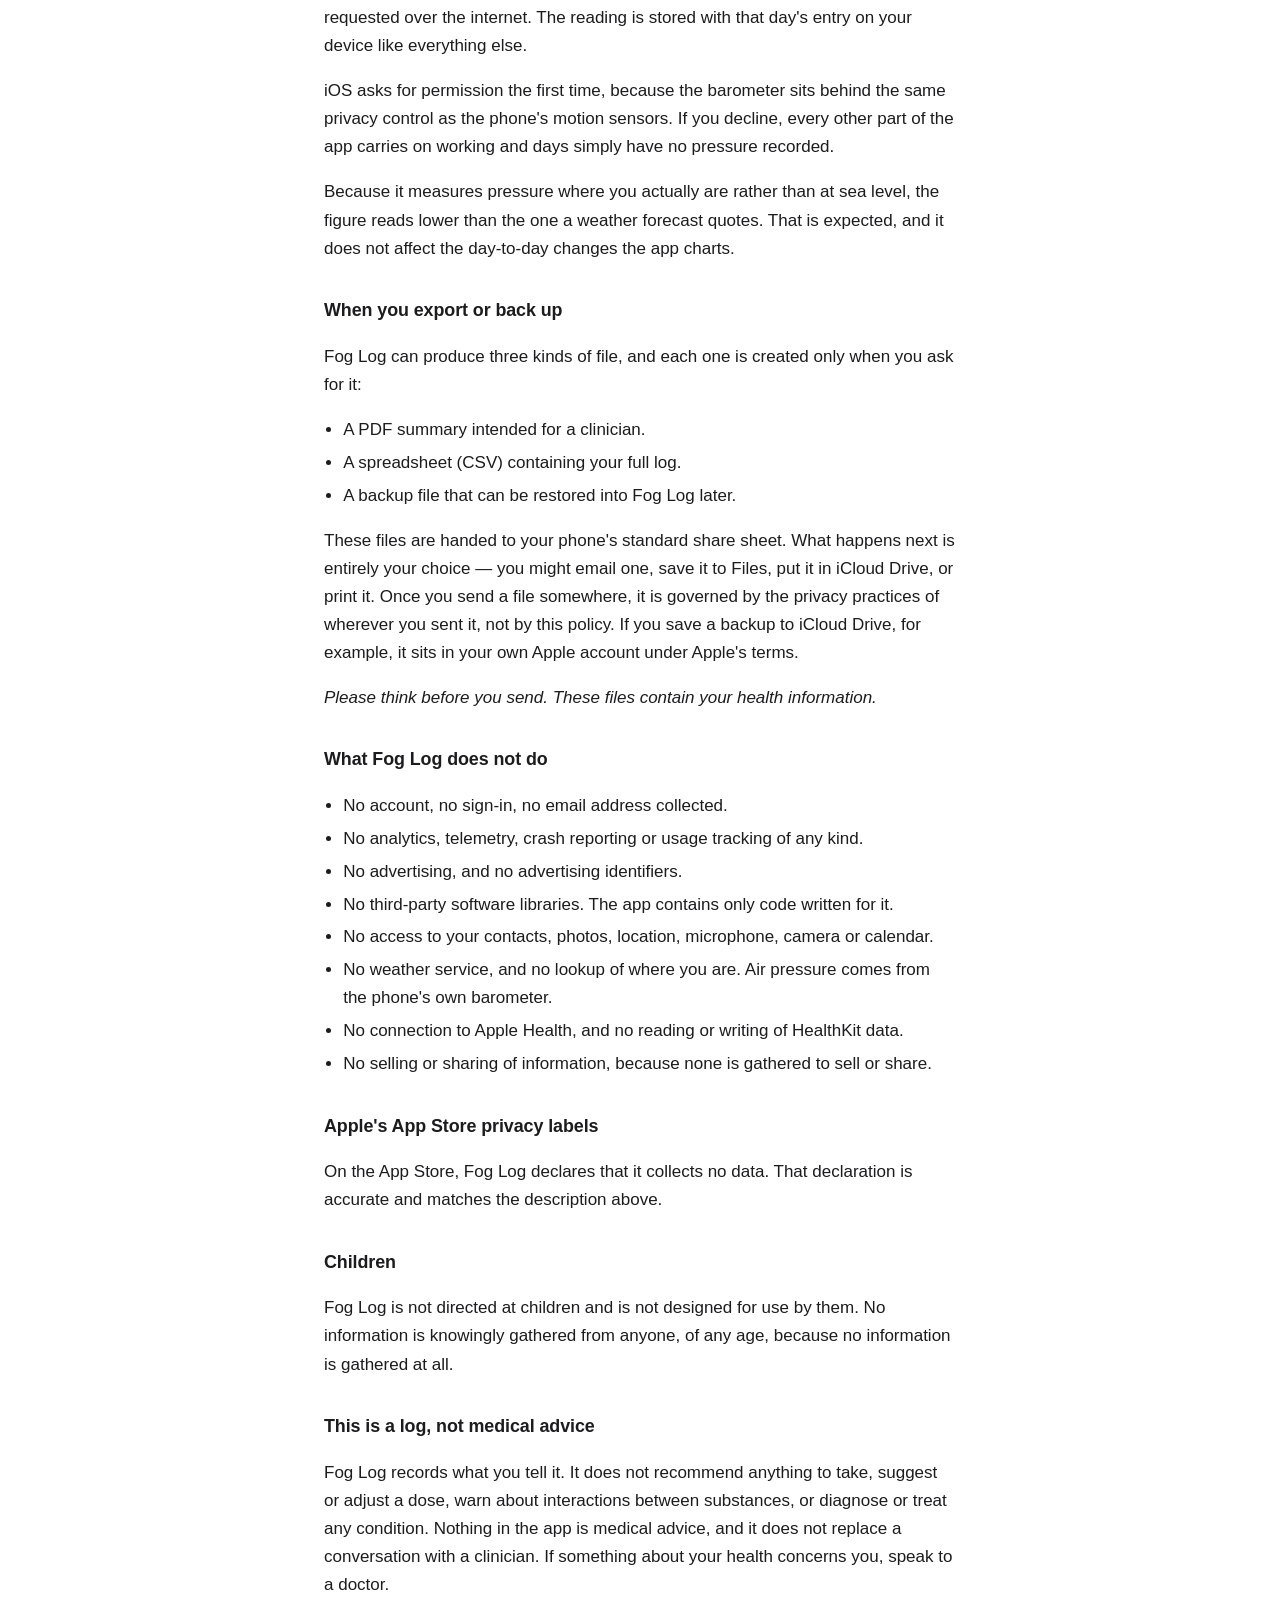
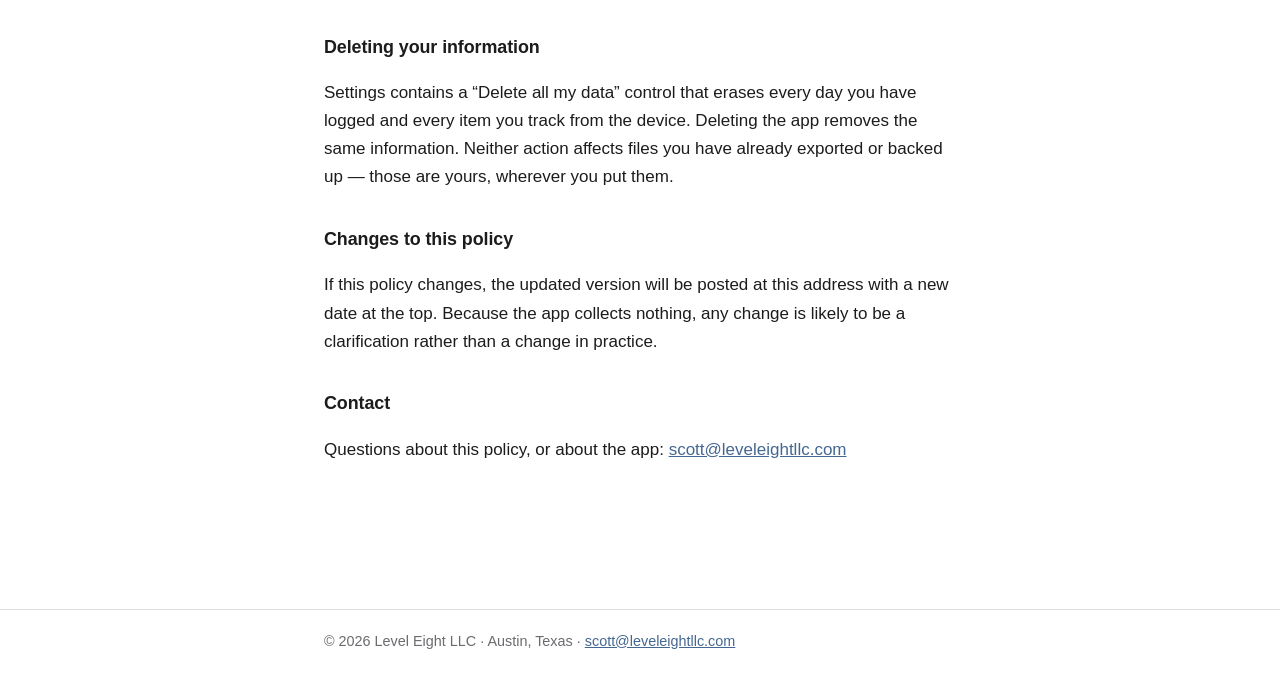
==== commit f0846e00: "Expand the site: Fog Log product page with screenshots, About, Contact, fuller home page; shared nav" ====
--- a/privacy.html
+++ b/privacy.html
@@ -8,9 +8,12 @@
 </head>
 <body>
 <header class="site"><div class="wrap">
-  <span class="brand">Level Eight LLC</span>
-  <a href="/">Home</a>
+  <a class="brand" href="/">Level Eight LLC</a>
+  <a href="/foglog.html">Fog Log</a>
+  <a href="/about.html">About</a>
   <a href="/support.html">Support</a>
+  <a href="/privacy.html">Privacy</a>
+  <a href="/contact.html">Contact</a>
 </div></header>
 
 <div class="wrap">
@@ -86,7 +89,7 @@
 <p>Questions about this policy, or about the app: <a href="mailto:scott@leveleightllc.com">scott@leveleightllc.com</a></p>
 
 </div>
-<footer class="site"><div class="wrap">Fog Log is made by Level Eight LLC, a Delaware limited liability company.</div></footer>
+<footer class="site"><div class="wrap">© 2026 Level Eight LLC · Austin, Texas · <a href="mailto:scott@leveleightllc.com">scott@leveleightllc.com</a></div></footer>
 
 </body>
 </html>
--- a/style.css
+++ b/style.css
@@ -26,3 +26,11 @@
 .card { background: var(--panel); border: 1px solid var(--line); border-radius: 12px; padding: 1.1rem 1.25rem; margin: 1.5rem 0; }
 footer.site { border-top: 1px solid var(--line); margin-top: 3rem; }
 footer.site .wrap { padding: 1.25rem; color: var(--muted); font-size: .9rem; }
+header.site a.brand { color: var(--ink); font-weight: 650; }
+.card.product { display: flex; gap: 1rem; align-items: flex-start; }
+.card.product img { border-radius: 16px; flex: none; }
+.shots { display: grid; grid-template-columns: repeat(3, minmax(0, 1fr)); gap: .75rem; margin: 1.5rem 0; }
+.shots figure { margin: 0; }
+.shots img { width: 100%; height: auto; border-radius: 14px; border: 1px solid var(--line); display: block; }
+.shots figcaption { color: var(--muted); font-size: .85rem; text-align: center; margin-top: .35rem; }
+@media (max-width: 30rem) { .card.product { flex-direction: column; } }
